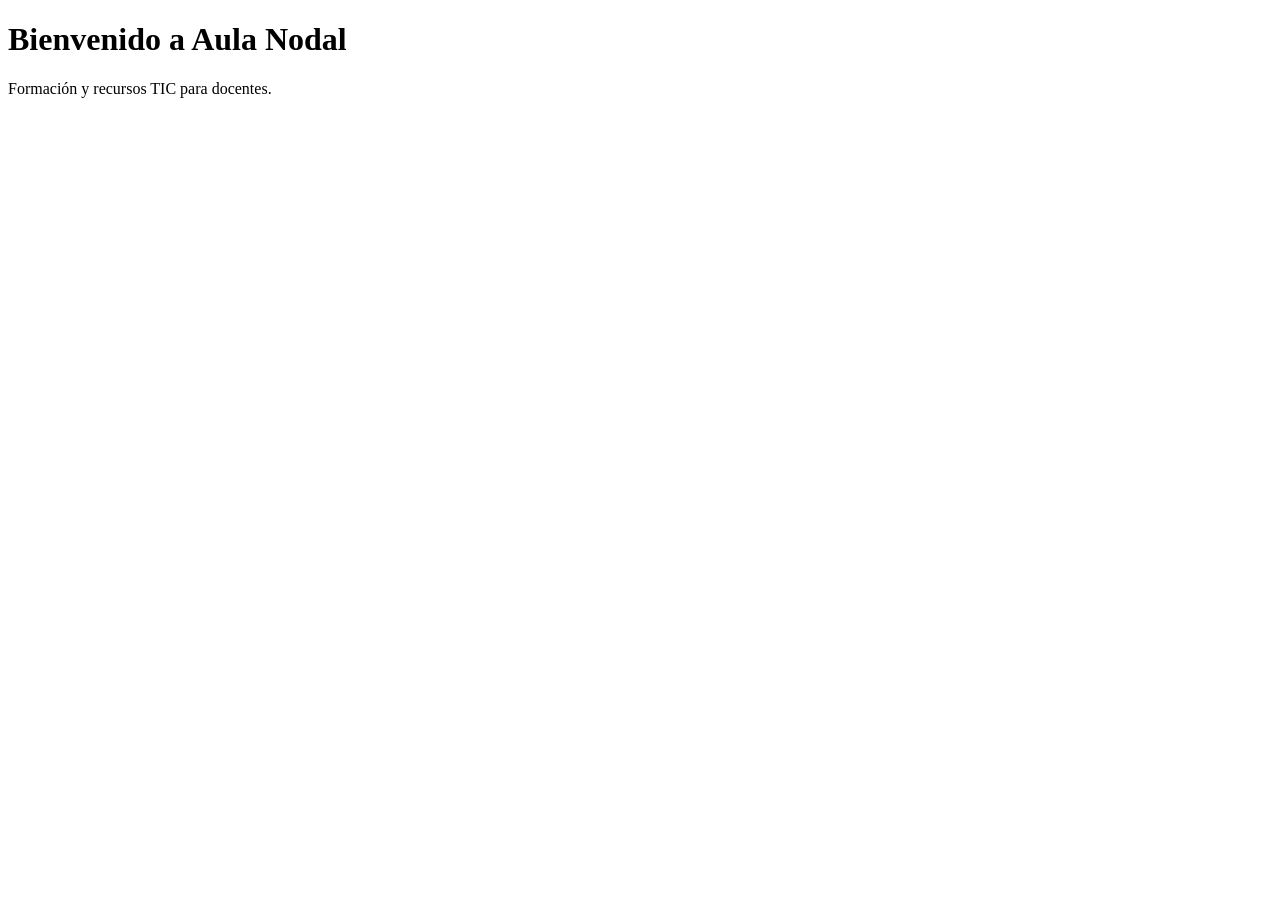
==== index.html @ 5ed29a5f "Add initial HTML structure for Aula Nodal" ====
<!DOCTYPE html>
<html lang="es">
<head>
    <meta charset="UTF-8">
    <meta name="viewport" content="width=device-width, initial-scale=1.0">
    <title>Aula Nodal</title>
</head>
<body>
    <h1>Bienvenido a Aula Nodal</h1>
    <p>Formación y recursos TIC para docentes.</p>
</body>
</html>
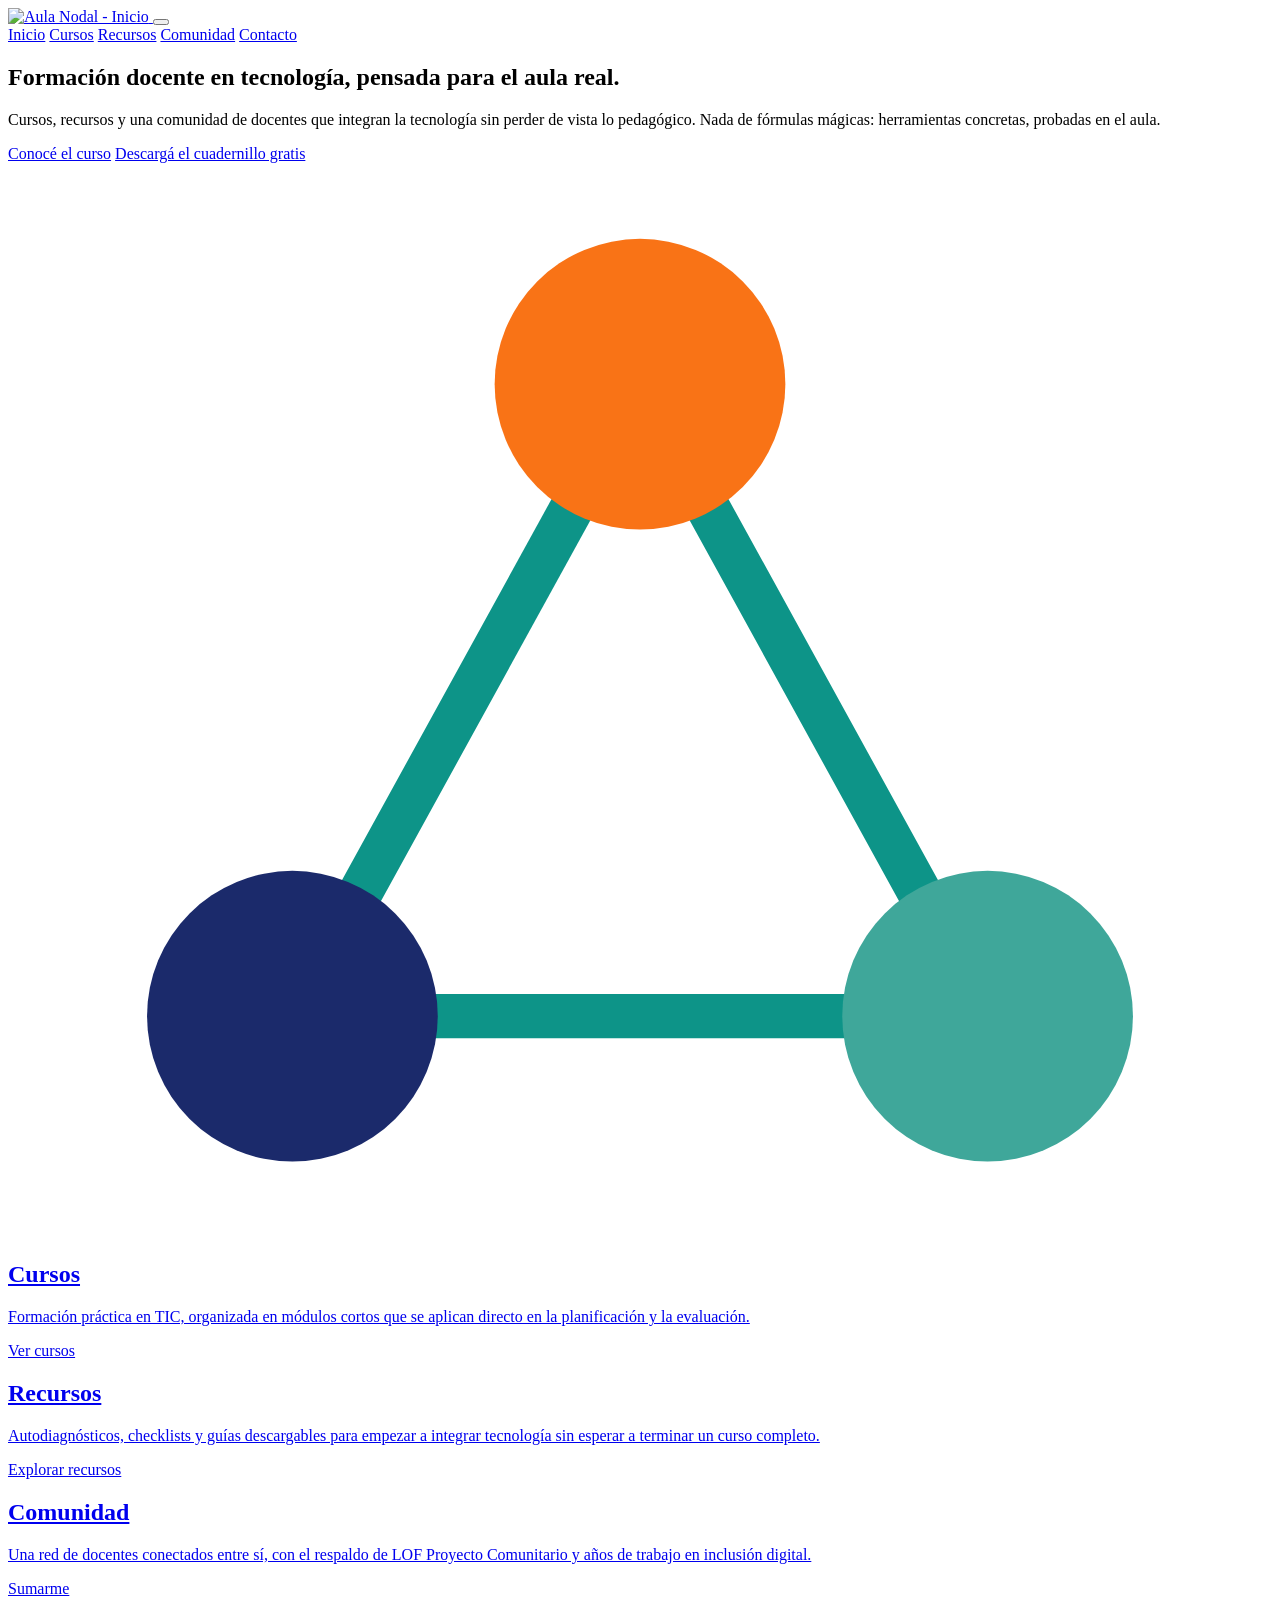
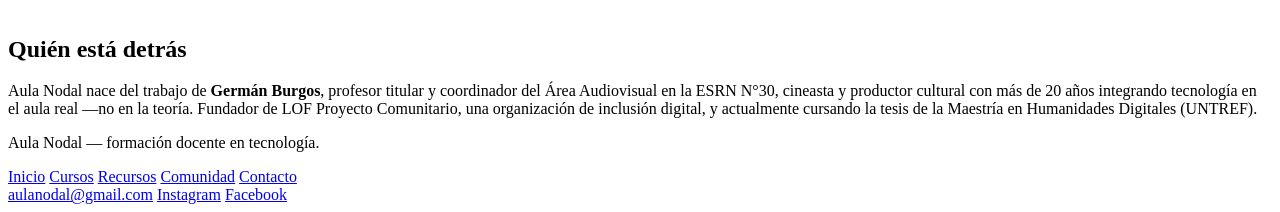
==== commit 6318a214: "Revamp index.html with new layout and content Updated the index.html file to enhance the structure a" ====
--- a/index.html
+++ b/index.html
@@ -1,12 +1,118 @@
 <!DOCTYPE html>
 <html lang="es">
 <head>
-    <meta charset="UTF-8">
-    <meta name="viewport" content="width=device-width, initial-scale=1.0">
-    <title>Aula Nodal</title>
+<meta charset="UTF-8">
+<meta name="viewport" content="width=device-width, initial-scale=1.0">
+<title>Aula Nodal — Formación docente en tecnología</title>
+<meta name="description" content="Cursos, recursos y una comunidad de docentes que integran la tecnología sin perder de vista lo pedagógico.">
+<link rel="icon" href="assets/img/favicon.png">
+<link rel="preconnect" href="https://fonts.googleapis.com">
+<link rel="preconnect" href="https://fonts.gstatic.com" crossorigin>
+<link href="https://fonts.googleapis.com/css2?family=Poppins:wght@600;700&family=Work+Sans:wght@400;500&display=swap" rel="stylesheet">
+<link rel="stylesheet" href="assets/css/style.css">
 </head>
 <body>
-    <h1>Bienvenido a Aula Nodal</h1>
-    <p>Formación y recursos TIC para docentes.</p>
+
+<header class="site-header">
+  <div class="wrap header-inner">
+    <a href="/" class="brand">
+      <img src="assets/img/logo-aulanodal.png" alt="Aula Nodal - Inicio" class="brand-mark">
+    </a>
+    <button class="nav-toggle" aria-expanded="false" aria-controls="primary-nav" aria-label="Abrir menú">
+      <span></span><span></span><span></span>
+    </button>
+    <nav id="primary-nav" class="primary-nav">
+      <a href="/">Inicio</a>
+      <a href="/cursos/">Cursos</a>
+      <a href="/recursos/">Recursos</a>
+      <a href="/comunidad/">Comunidad</a>
+      <a href="/contacto/">Contacto</a>
+    </nav>
+  </div>
+</header>
+
+<main>
+
+  <section class="hero">
+    <div class="wrap hero-inner">
+      <div class="hero-text">
+        <h1>Formación docente en tecnología, pensada para el aula real.</h1>
+        <p class="hero-sub">Cursos, recursos y una comunidad de docentes que integran la tecnología sin perder de vista lo pedagógico. Nada de fórmulas mágicas: herramientas concretas, probadas en el aula.</p>
+        <div class="hero-ctas">
+          <a href="/cursos/" class="btn btn-primary">Conocé el curso</a>
+          <a href="/recursos/" class="btn btn-ghost">Descargá el cuadernillo gratis</a>
+        </div>
+      </div>
+      <div class="hero-graphic" aria-hidden="true">
+        <svg viewBox="0 0 400 340" xmlns="http://www.w3.org/2000/svg">
+          <line x1="200" y1="70" x2="90" y2="270" stroke="#0D9488" stroke-width="14" stroke-linecap="round"/>
+          <line x1="200" y1="70" x2="310" y2="270" stroke="#0D9488" stroke-width="14" stroke-linecap="round"/>
+          <line x1="90" y1="270" x2="310" y2="270" stroke="#0D9488" stroke-width="14" stroke-linecap="round"/>
+          <circle cx="200" cy="70" r="46" fill="#F97316"/>
+          <circle cx="90" cy="270" r="46" fill="#1B2A6B"/>
+          <circle cx="310" cy="270" r="46" fill="#3FA79A"/>
+        </svg>
+      </div>
+    </div>
+  </section>
+
+  <section class="pillars">
+    <div class="wrap pillars-grid">
+
+      <a href="/cursos/" class="pillar pillar-orange">
+        <span class="pillar-node"></span>
+        <h2>Cursos</h2>
+        <p>Formación práctica en TIC, organizada en módulos cortos que se aplican directo en la planificación y la evaluación.</p>
+        <span class="pillar-link">Ver cursos</span>
+      </a>
+
+      <a href="/recursos/" class="pillar pillar-teal">
+        <span class="pillar-node"></span>
+        <h2>Recursos</h2>
+        <p>Autodiagnósticos, checklists y guías descargables para empezar a integrar tecnología sin esperar a terminar un curso completo.</p>
+        <span class="pillar-link">Explorar recursos</span>
+      </a>
+
+      <a href="/comunidad/" class="pillar pillar-navy">
+        <span class="pillar-node"></span>
+        <h2>Comunidad</h2>
+        <p>Una red de docentes conectados entre sí, con el respaldo de LOF Proyecto Comunitario y años de trabajo en inclusión digital.</p>
+        <span class="pillar-link">Sumarme</span>
+      </a>
+
+    </div>
+  </section>
+
+  <section class="about">
+    <div class="wrap about-inner">
+      <img src="assets/img/german-burgos.jpg" alt="" class="about-photo">
+      <div class="about-text">
+        <h2>Quién está detrás</h2>
+        <p>Aula Nodal nace del trabajo de <strong>Germán Burgos</strong>, profesor titular y coordinador del Área Audiovisual en la ESRN N°30, cineasta y productor cultural con más de 20 años integrando tecnología en el aula real —no en la teoría. Fundador de LOF Proyecto Comunitario, una organización de inclusión digital, y actualmente cursando la tesis de la Maestría en Humanidades Digitales (UNTREF).</p>
+      </div>
+    </div>
+  </section>
+
+</main>
+
+<footer class="site-footer">
+  <div class="wrap footer-inner">
+    <p>Aula Nodal — formación docente en tecnología.</p>
+    <nav class="footer-nav">
+      <a href="/">Inicio</a>
+      <a href="/cursos/">Cursos</a>
+      <a href="/recursos/">Recursos</a>
+      <a href="/comunidad/">Comunidad</a>
+      <a href="/contacto/">Contacto</a>
+    </nav>
+    <div class="footer-meta">
+      <a href="mailto:aulanodal@gmail.com">aulanodal@gmail.com</a>
+      <a href="https://instagram.com/aulanodal" target="_blank" rel="noopener">Instagram</a>
+      <a href="https://facebook.com/aulanodal" target="_blank" rel="noopener">Facebook</a>
+    </div>
+  </div>
+</footer>
+
+<script src="assets/js/main.js"></script>
 </body>
 </html>
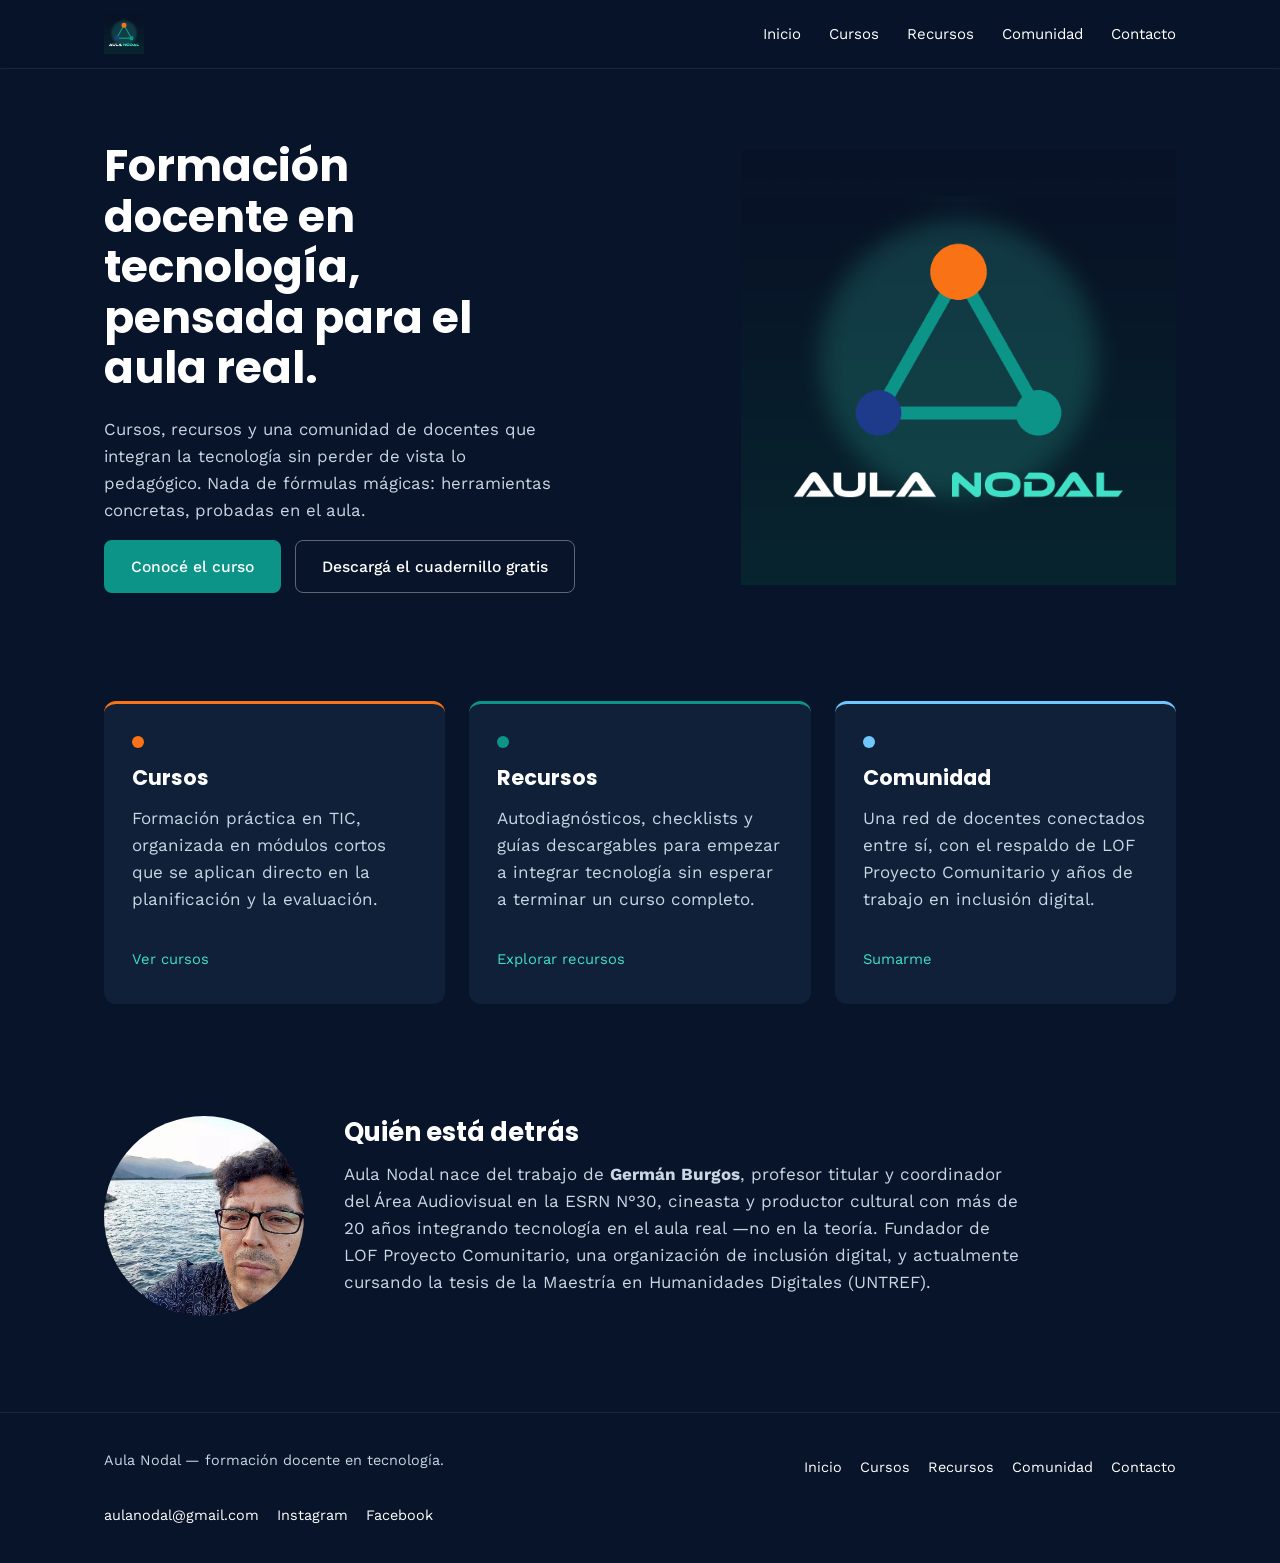
==== commit 05ba6a33: "Update asset paths to include leading slashes" ====
--- a/index.html
+++ b/index.html
@@ -5,18 +5,18 @@
 <meta name="viewport" content="width=device-width, initial-scale=1.0">
 <title>Aula Nodal — Formación docente en tecnología</title>
 <meta name="description" content="Cursos, recursos y una comunidad de docentes que integran la tecnología sin perder de vista lo pedagógico.">
-<link rel="icon" href="assets/img/favicon.png">
+<link rel="icon" href="/assets/img/favicon.png">
 <link rel="preconnect" href="https://fonts.googleapis.com">
 <link rel="preconnect" href="https://fonts.gstatic.com" crossorigin>
 <link href="https://fonts.googleapis.com/css2?family=Poppins:wght@600;700&family=Work+Sans:wght@400;500&display=swap" rel="stylesheet">
-<link rel="stylesheet" href="assets/css/style.css">
+<link rel="stylesheet" href="/assets/css/style.css">
 </head>
 <body>
 
 <header class="site-header">
   <div class="wrap header-inner">
     <a href="/" class="brand">
-      <img src="assets/img/logo-aulanodal.png" alt="Aula Nodal - Inicio" class="brand-mark">
+      <img src="/assets/img/logo-aulanodal.png" alt="Aula Nodal - Inicio" class="brand-mark">
     </a>
     <button class="nav-toggle" aria-expanded="false" aria-controls="primary-nav" aria-label="Abrir menú">
       <span></span><span></span><span></span>
@@ -44,14 +44,7 @@
         </div>
       </div>
       <div class="hero-graphic" aria-hidden="true">
-        <svg viewBox="0 0 400 340" xmlns="http://www.w3.org/2000/svg">
-          <line x1="200" y1="70" x2="90" y2="270" stroke="#0D9488" stroke-width="14" stroke-linecap="round"/>
-          <line x1="200" y1="70" x2="310" y2="270" stroke="#0D9488" stroke-width="14" stroke-linecap="round"/>
-          <line x1="90" y1="270" x2="310" y2="270" stroke="#0D9488" stroke-width="14" stroke-linecap="round"/>
-          <circle cx="200" cy="70" r="46" fill="#F97316"/>
-          <circle cx="90" cy="270" r="46" fill="#1B2A6B"/>
-          <circle cx="310" cy="270" r="46" fill="#3FA79A"/>
-        </svg>
+        <img src="/assets/img/logo-aulanodal.png" alt="">
       </div>
     </div>
   </section>
@@ -85,7 +78,7 @@
 
   <section class="about">
     <div class="wrap about-inner">
-      <img src="assets/img/german-burgos.jpg" alt="" class="about-photo">
+      <img src="/assets/img/german-burgos.jpg" alt="" class="about-photo">
       <div class="about-text">
         <h2>Quién está detrás</h2>
         <p>Aula Nodal nace del trabajo de <strong>Germán Burgos</strong>, profesor titular y coordinador del Área Audiovisual en la ESRN N°30, cineasta y productor cultural con más de 20 años integrando tecnología en el aula real —no en la teoría. Fundador de LOF Proyecto Comunitario, una organización de inclusión digital, y actualmente cursando la tesis de la Maestría en Humanidades Digitales (UNTREF).</p>
@@ -113,6 +106,6 @@
   </div>
 </footer>
 
-<script src="assets/js/main.js"></script>
+<script src="/assets/js/main.js"></script>
 </body>
 </html>
--- a/assets/css/style.css
+++ b/assets/css/style.css
@@ -0,0 +1,232 @@
+/* ---------- Tokens ---------- */
+:root {
+  --navy: #081429;
+  --navy-light: #0F2038;
+  --teal: #0D9488;
+  --mint: #3FE0C5;
+  --cyan: #6EC8FF;
+  --orange: #F97316;
+  --white: #FFFFFF;
+  --ink-soft: #C9D6E3;
+  --max-width: 1120px;
+}
+
+/* ---------- Reset & base ---------- */
+* { box-sizing: border-box; }
+html { scroll-behavior: smooth; }
+body {
+  margin: 0;
+  background: var(--navy);
+  color: var(--white);
+  font-family: 'Work Sans', system-ui, sans-serif;
+  font-size: 17px;
+  line-height: 1.6;
+}
+h1, h2 {
+  font-family: 'Poppins', sans-serif;
+  font-weight: 700;
+  line-height: 1.15;
+  margin: 0 0 0.5em;
+}
+p { margin: 0 0 1em; color: var(--ink-soft); }
+a { color: inherit; text-decoration: none; }
+img { max-width: 100%; display: block; }
+
+.wrap {
+  max-width: var(--max-width);
+  margin: 0 auto;
+  padding: 0 24px;
+}
+
+/* ---------- Header ---------- */
+.site-header {
+  position: sticky;
+  top: 0;
+  background: rgba(8, 20, 41, 0.92);
+  backdrop-filter: blur(6px);
+  border-bottom: 1px solid rgba(255,255,255,0.08);
+  z-index: 10;
+}
+.header-inner {
+  display: flex;
+  align-items: center;
+  justify-content: space-between;
+  padding-top: 14px;
+  padding-bottom: 14px;
+}
+.brand-mark { height: 40px; width: auto; }
+
+.primary-nav {
+  display: flex;
+  gap: 28px;
+  font-size: 15px;
+}
+.primary-nav a:hover { color: var(--mint); }
+
+.nav-toggle {
+  display: none;
+  flex-direction: column;
+  gap: 5px;
+  background: none;
+  border: none;
+  cursor: pointer;
+  padding: 6px;
+}
+.nav-toggle span {
+  width: 22px;
+  height: 2px;
+  background: var(--white);
+  display: block;
+}
+
+/* ---------- Hero ---------- */
+.hero { padding: 72px 0 88px; }
+.hero-inner {
+  display: grid;
+  grid-template-columns: 1.15fr 0.85fr;
+  gap: 48px;
+  align-items: center;
+}
+.hero h1 {
+  font-size: clamp(2rem, 4vw, 2.75rem);
+  max-width: 14ch;
+}
+.hero-sub {
+  max-width: 46ch;
+  font-size: 1.05rem;
+}
+.hero-ctas {
+  display: flex;
+  flex-wrap: wrap;
+  gap: 14px;
+  margin-top: 8px;
+}
+.hero-graphic svg { width: 100%; height: auto; }
+
+.btn {
+  display: inline-block;
+  padding: 13px 26px;
+  border-radius: 8px;
+  font-weight: 500;
+  font-size: 0.98rem;
+  border: 1px solid transparent;
+}
+.btn-primary {
+  background: var(--teal);
+  color: var(--white);
+}
+.btn-primary:hover { background: #0B7A70; }
+.btn-ghost {
+  border-color: rgba(255,255,255,0.35);
+  color: var(--white);
+}
+.btn-ghost:hover { border-color: var(--mint); color: var(--mint); }
+
+/* ---------- Pillars ---------- */
+.pillars { padding: 20px 0 88px; }
+.pillars-grid {
+  display: grid;
+  grid-template-columns: repeat(3, 1fr);
+  gap: 24px;
+}
+.pillar {
+  background: var(--navy-light);
+  border-radius: 12px;
+  padding: 32px 28px;
+  display: flex;
+  flex-direction: column;
+  gap: 4px;
+  border-top: 3px solid transparent;
+}
+.pillar-orange { border-top-color: var(--orange); }
+.pillar-teal { border-top-color: var(--teal); }
+.pillar-navy { border-top-color: var(--cyan); }
+
+.pillar-node {
+  width: 12px;
+  height: 12px;
+  border-radius: 50%;
+  margin-bottom: 14px;
+}
+.pillar-orange .pillar-node { background: var(--orange); }
+.pillar-teal .pillar-node { background: var(--teal); }
+.pillar-navy .pillar-node { background: var(--cyan); }
+
+.pillar h2 { font-size: 1.3rem; }
+.pillar-link {
+  margin-top: auto;
+  padding-top: 14px;
+  font-size: 0.92rem;
+  color: var(--mint);
+}
+.pillar:hover .pillar-link { text-decoration: underline; }
+
+/* ---------- About ---------- */
+.about { padding: 24px 0 96px; }
+.about-inner {
+  display: grid;
+  grid-template-columns: 200px 1fr;
+  gap: 40px;
+  align-items: center;
+}
+.about-photo {
+  width: 200px;
+  height: 200px;
+  border-radius: 50%;
+  object-fit: cover;
+  background: var(--navy-light);
+}
+.about-text p { max-width: 62ch; }
+
+/* ---------- Footer ---------- */
+.site-footer {
+  border-top: 1px solid rgba(255,255,255,0.08);
+  padding: 36px 0;
+}
+.footer-inner {
+  display: flex;
+  flex-wrap: wrap;
+  gap: 18px 32px;
+  align-items: center;
+  justify-content: space-between;
+  font-size: 0.9rem;
+}
+.footer-nav, .footer-meta {
+  display: flex;
+  flex-wrap: wrap;
+  gap: 18px;
+}
+.footer-nav a:hover, .footer-meta a:hover { color: var(--mint); }
+
+/* ---------- Responsive ---------- */
+@media (max-width: 860px) {
+  .hero-inner { grid-template-columns: 1fr; }
+  .hero-graphic { max-width: 260px; margin: 0 auto; }
+  .pillars-grid { grid-template-columns: 1fr; }
+  .about-inner { grid-template-columns: 1fr; text-align: center; }
+  .about-photo { margin: 0 auto; }
+}
+@media (max-width: 640px) {
+  .primary-nav {
+    position: absolute;
+    top: 100%;
+    left: 0;
+    right: 0;
+    background: var(--navy);
+    flex-direction: column;
+    padding: 16px 24px 24px;
+    display: none;
+    border-bottom: 1px solid rgba(255,255,255,0.08);
+  }
+  .primary-nav.open { display: flex; }
+  .nav-toggle { display: flex; }
+}
+
+/* ---------- Accessibility ---------- */
+:focus-visible {
+  outline: 2px solid var(--mint);
+  outline-offset: 2px;
+}
+@media (prefers-reduced-motion: reduce) {
+  html { scroll-behavior: auto; }
+}
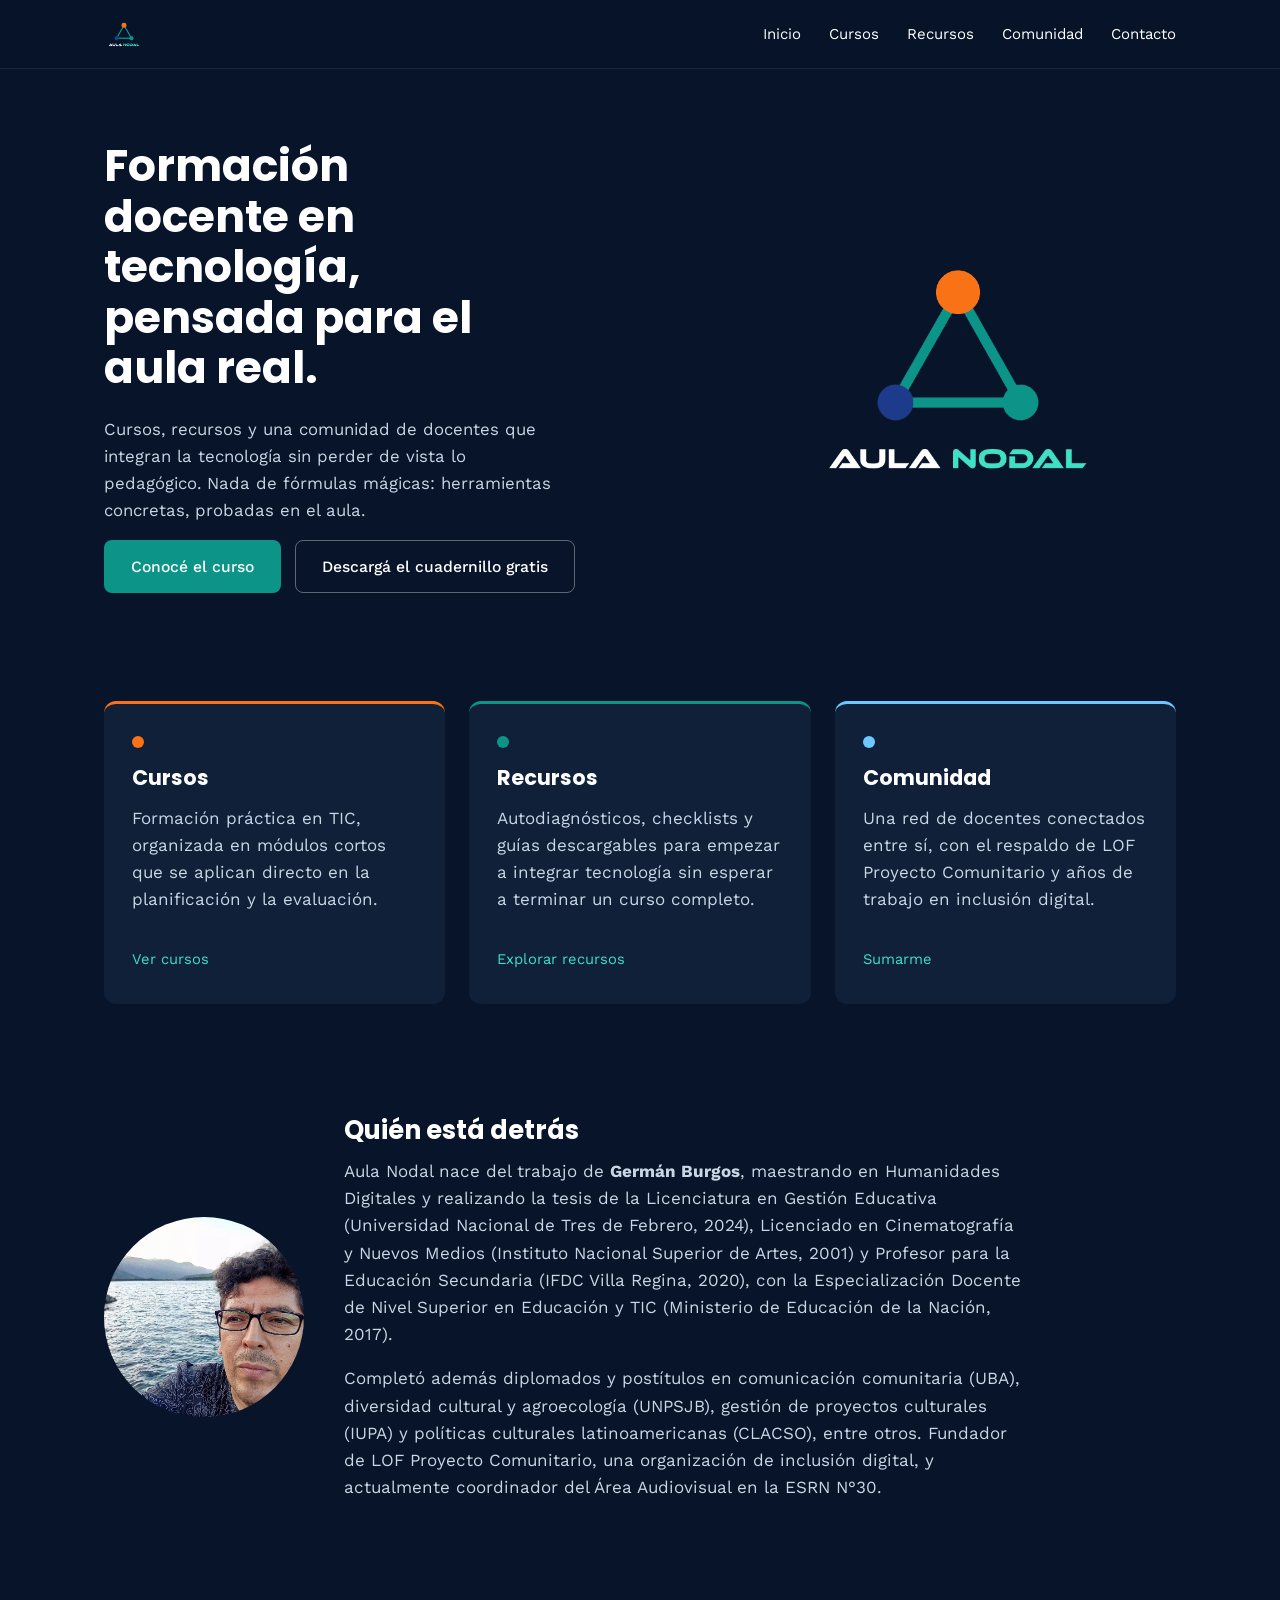
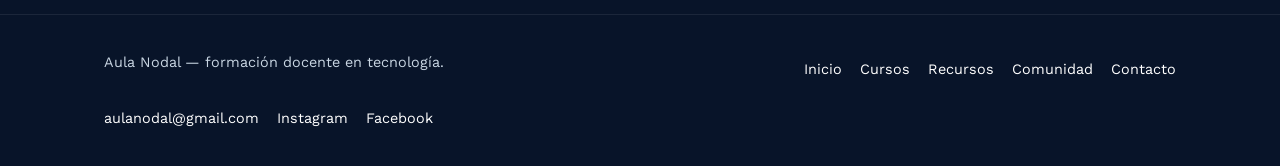
==== commit ce0a2c8a: "Revise Germán Burgos biography in index.html Updated the biography of Germán Burgos with new educati" ====
--- a/index.html
+++ b/index.html
@@ -81,7 +81,8 @@
       <img src="/assets/img/german-burgos.jpg" alt="" class="about-photo">
       <div class="about-text">
         <h2>Quién está detrás</h2>
-        <p>Aula Nodal nace del trabajo de <strong>Germán Burgos</strong>, profesor titular y coordinador del Área Audiovisual en la ESRN N°30, cineasta y productor cultural con más de 20 años integrando tecnología en el aula real —no en la teoría. Fundador de LOF Proyecto Comunitario, una organización de inclusión digital, y actualmente cursando la tesis de la Maestría en Humanidades Digitales (UNTREF).</p>
+        <p>Aula Nodal nace del trabajo de <strong>Germán Burgos</strong>, maestrando en Humanidades Digitales y realizando la tesis de la Licenciatura en Gestión Educativa (Universidad Nacional de Tres de Febrero, 2024), Licenciado en Cinematografía y Nuevos Medios (Instituto Nacional Superior de Artes, 2001) y Profesor para la Educación Secundaria (IFDC Villa Regina, 2020), con la Especialización Docente de Nivel Superior en Educación y TIC (Ministerio de Educación de la Nación, 2017).</p>
+        <p>Completó además diplomados y postítulos en comunicación comunitaria (UBA), diversidad cultural y agroecología (UNPSJB), gestión de proyectos culturales (IUPA) y políticas culturales latinoamericanas (CLACSO), entre otros. Fundador de LOF Proyecto Comunitario, una organización de inclusión digital, y actualmente coordinador del Área Audiovisual en la ESRN N°30.</p>
       </div>
     </div>
   </section>
--- a/assets/css/style.css
+++ b/assets/css/style.css
@@ -101,7 +101,7 @@
   gap: 14px;
   margin-top: 8px;
 }
-.hero-graphic svg { width: 100%; height: auto; }
+.hero-graphic img { width: 100%; max-width: 340px; height: auto; margin: 0 auto; }
 
 .btn {
   display: inline-block;
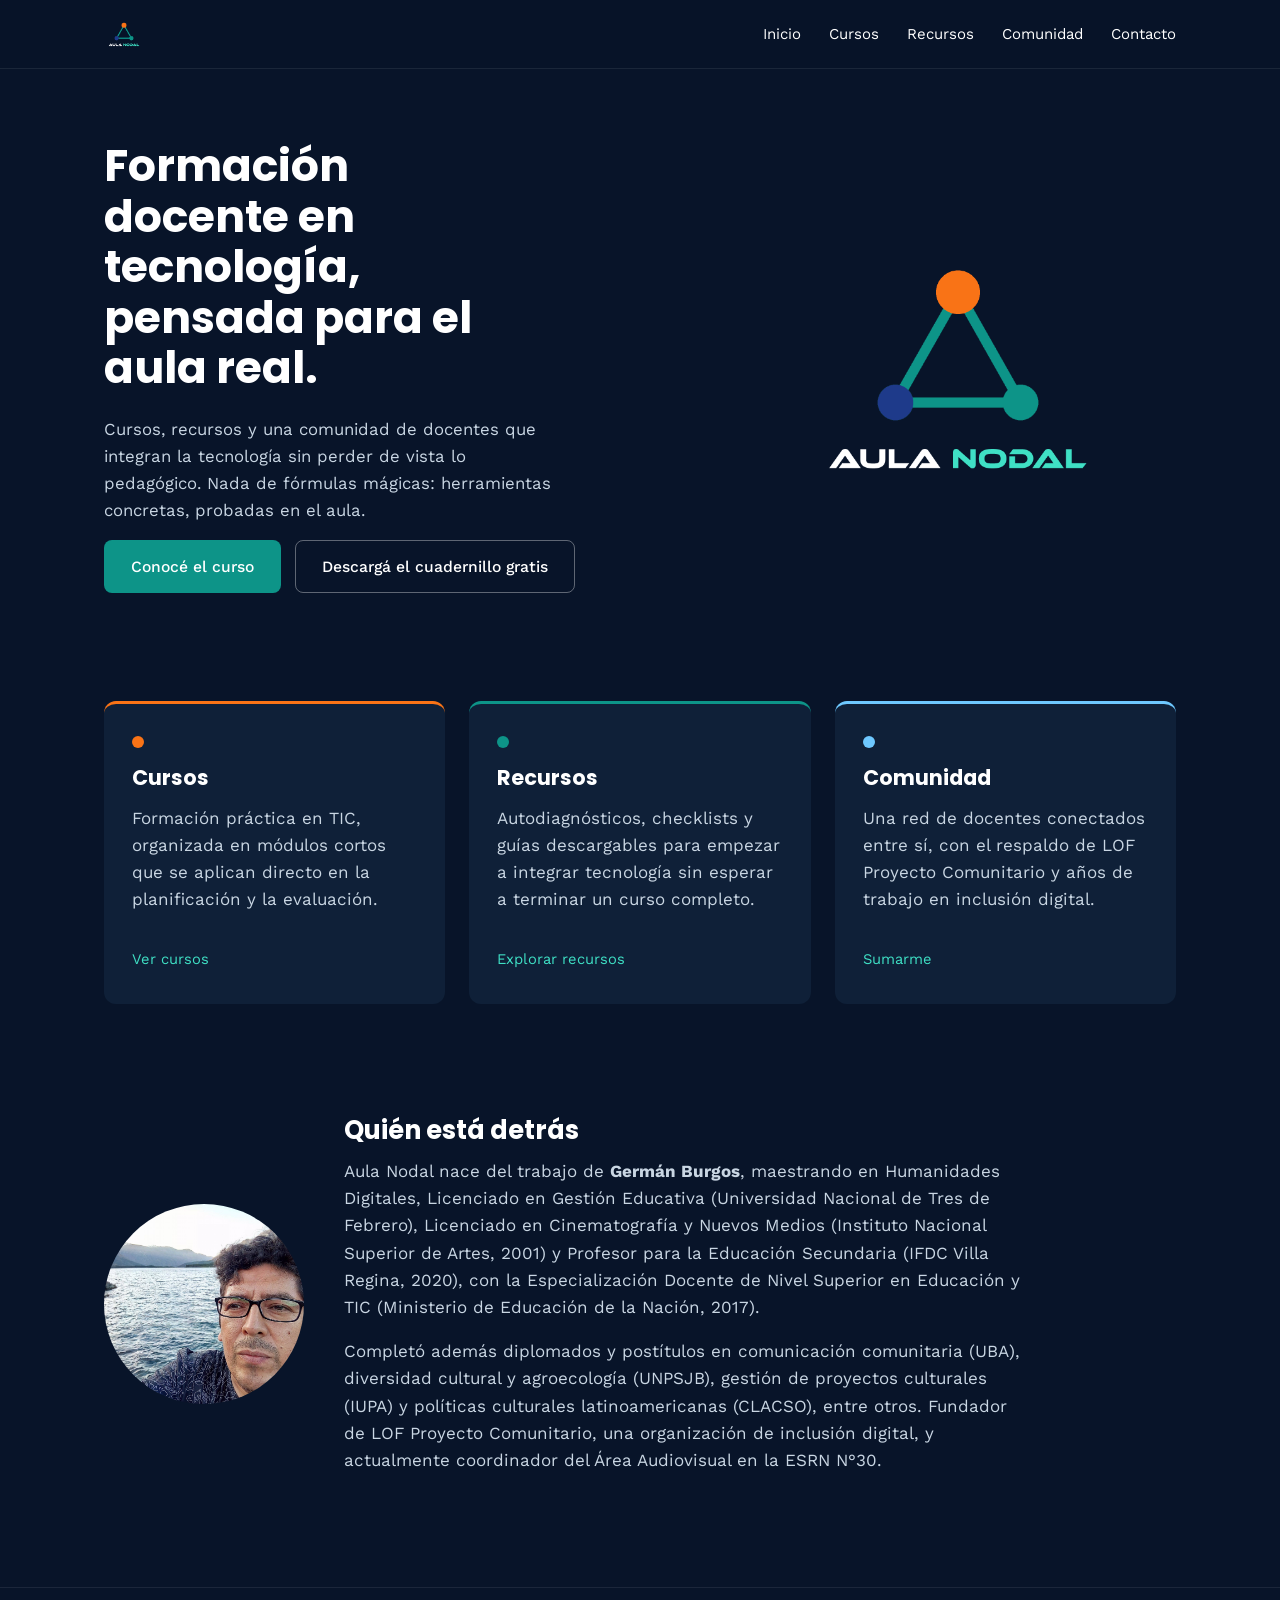
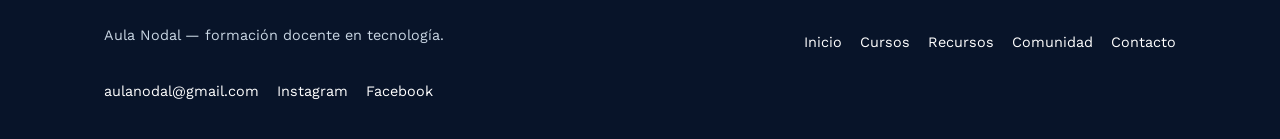
==== commit 03998f5a: "Update about section for clarity and conciseness Removed redundant information about the degree in E" ====
--- a/index.html
+++ b/index.html
@@ -81,7 +81,7 @@
       <img src="/assets/img/german-burgos.jpg" alt="" class="about-photo">
       <div class="about-text">
         <h2>Quién está detrás</h2>
-        <p>Aula Nodal nace del trabajo de <strong>Germán Burgos</strong>, maestrando en Humanidades Digitales y realizando la tesis de la Licenciatura en Gestión Educativa (Universidad Nacional de Tres de Febrero, 2024), Licenciado en Cinematografía y Nuevos Medios (Instituto Nacional Superior de Artes, 2001) y Profesor para la Educación Secundaria (IFDC Villa Regina, 2020), con la Especialización Docente de Nivel Superior en Educación y TIC (Ministerio de Educación de la Nación, 2017).</p>
+        <p>Aula Nodal nace del trabajo de <strong>Germán Burgos</strong>, maestrando en Humanidades Digitales, Licenciado en Gestión Educativa (Universidad Nacional de Tres de Febrero), Licenciado en Cinematografía y Nuevos Medios (Instituto Nacional Superior de Artes, 2001) y Profesor para la Educación Secundaria (IFDC Villa Regina, 2020), con la Especialización Docente de Nivel Superior en Educación y TIC (Ministerio de Educación de la Nación, 2017).</p>
         <p>Completó además diplomados y postítulos en comunicación comunitaria (UBA), diversidad cultural y agroecología (UNPSJB), gestión de proyectos culturales (IUPA) y políticas culturales latinoamericanas (CLACSO), entre otros. Fundador de LOF Proyecto Comunitario, una organización de inclusión digital, y actualmente coordinador del Área Audiovisual en la ESRN N°30.</p>
       </div>
     </div>
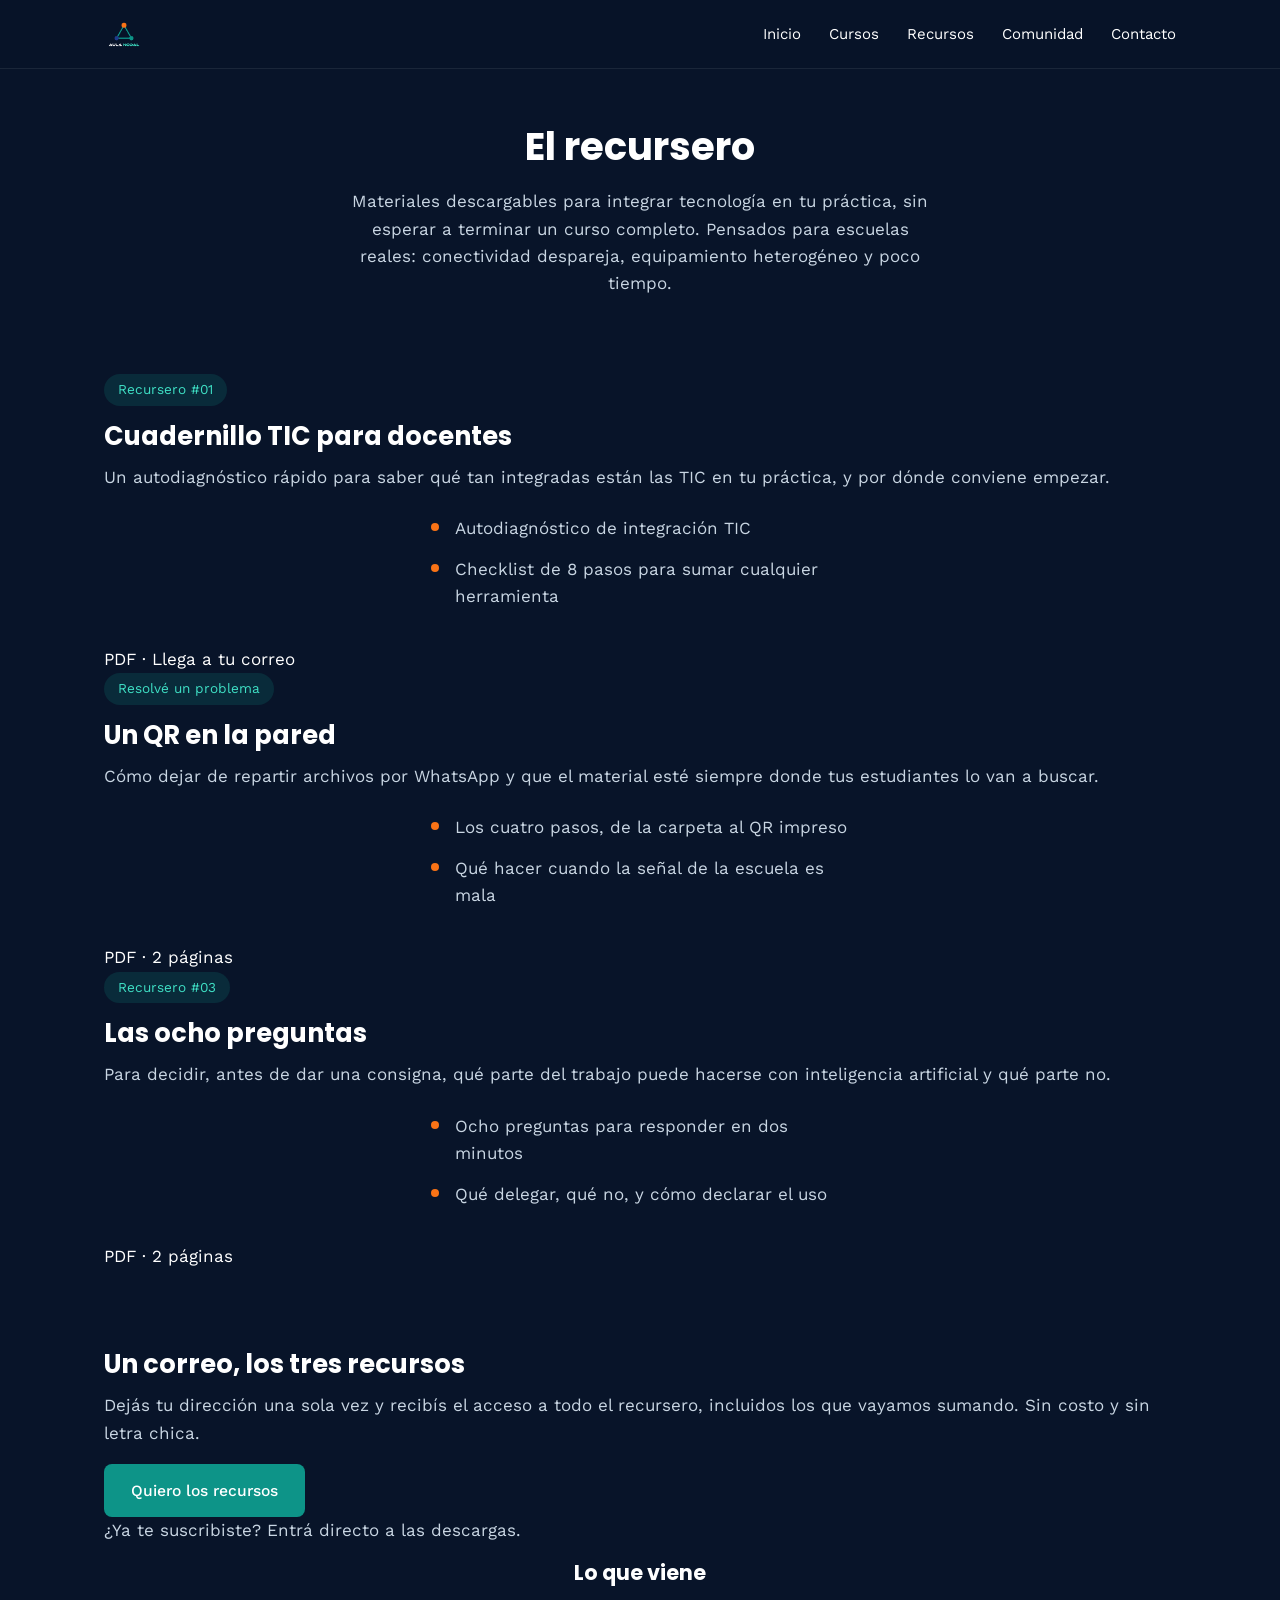
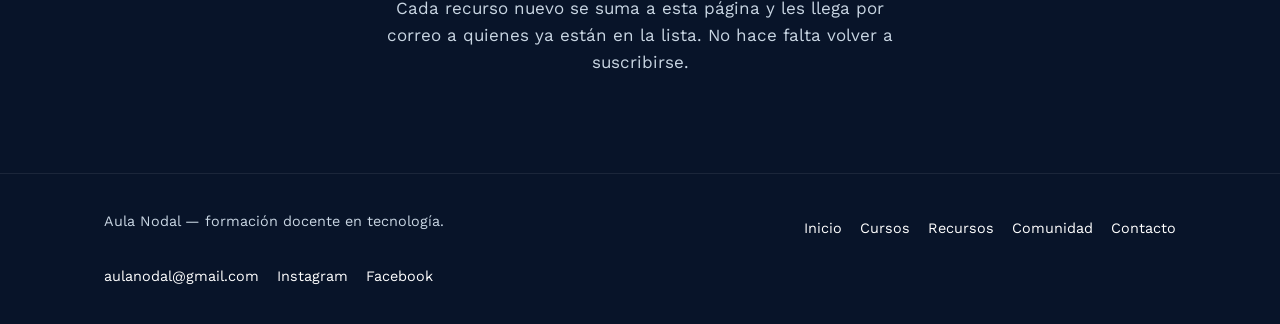
==== commit b282fa9f: "Add files via upload" ====
--- a/index.html
+++ b/index.html
@@ -1,17 +1,29 @@
 <!DOCTYPE html>
 <html lang="es">
 <head>
+<!-- Google Tag Manager -->
+<script>(function(w,d,s,l,i){w[l]=w[l]||[];w[l].push({'gtm.start':
+new Date().getTime(),event:'gtm.js'});var f=d.getElementsByTagName(s)[0],
+j=d.createElement(s),dl=l!='dataLayer'?'&l='+l:'';j.async=true;j.src=
+'https://www.googletagmanager.com/gtm.js?id='+i+dl;f.parentNode.insertBefore(j,f);
+})(window,document,'script','dataLayer','GTM-NT9JLRTF');</script>
+<!-- End Google Tag Manager -->
 <meta charset="UTF-8">
 <meta name="viewport" content="width=device-width, initial-scale=1.0">
-<title>Aula Nodal — Formación docente en tecnología</title>
-<meta name="description" content="Cursos, recursos y una comunidad de docentes que integran la tecnología sin perder de vista lo pedagógico.">
+<title>Recursos gratuitos — Aula Nodal</title>
+<meta name="description" content="Autodiagnósticos, checklists y guías descargables para integrar tecnología en el aula. Pensados para escuelas reales: conectividad despareja y tiempo escaso.">
 <link rel="icon" href="/assets/img/favicon.png">
 <link rel="preconnect" href="https://fonts.googleapis.com">
 <link rel="preconnect" href="https://fonts.gstatic.com" crossorigin>
 <link href="https://fonts.googleapis.com/css2?family=Poppins:wght@600;700&family=Work+Sans:wght@400;500&display=swap" rel="stylesheet">
 <link rel="stylesheet" href="/assets/css/style.css">
+<link rel="stylesheet" href="/assets/css/recursos.css">
 </head>
 <body>
+<!-- Google Tag Manager (noscript) -->
+<noscript><iframe src="https://www.googletagmanager.com/ns.html?id=GTM-NT9JLRTF"
+height="0" width="0" style="display:none;visibility:hidden"></iframe></noscript>
+<!-- End Google Tag Manager (noscript) -->
 
 <header class="site-header">
   <div class="wrap header-inner">
@@ -33,57 +45,70 @@
 
 <main>
 
-  <section class="hero">
-    <div class="wrap hero-inner">
-      <div class="hero-text">
-        <h1>Formación docente en tecnología, pensada para el aula real.</h1>
-        <p class="hero-sub">Cursos, recursos y una comunidad de docentes que integran la tecnología sin perder de vista lo pedagógico. Nada de fórmulas mágicas: herramientas concretas, probadas en el aula.</p>
-        <div class="hero-ctas">
-          <a href="/cursos/" class="btn btn-primary">Conocé el curso</a>
-          <a href="/recursos/" class="btn btn-ghost">Descargá el cuadernillo gratis</a>
-        </div>
-      </div>
-      <div class="hero-graphic" aria-hidden="true">
-        <img src="/assets/img/logo-aulanodal.png" alt="">
+  <section class="page-hero">
+    <div class="wrap page-hero-inner">
+      <h1>El recursero</h1>
+      <p>Materiales descargables para integrar tecnología en tu práctica, sin esperar a terminar un curso completo. Pensados para escuelas reales: conectividad despareja, equipamiento heterogéneo y poco tiempo.</p>
+    </div>
+  </section>
+
+  <section class="resource-section">
+    <div class="wrap">
+      <div class="resource-grid">
+
+        <article class="resource-item resource-item--orange">
+          <span class="resource-node"></span>
+          <span class="resource-tag">Recursero #01</span>
+          <h2>Cuadernillo TIC para docentes</h2>
+          <p>Un autodiagnóstico rápido para saber qué tan integradas están las TIC en tu práctica, y por dónde conviene empezar.</p>
+          <ul class="resource-features">
+            <li>Autodiagnóstico de integración TIC</li>
+            <li>Checklist de 8 pasos para sumar cualquier herramienta</li>
+          </ul>
+          <span class="resource-meta">PDF · Llega a tu correo</span>
+        </article>
+
+        <article class="resource-item resource-item--teal">
+          <span class="resource-node"></span>
+          <span class="resource-tag">Resolvé un problema</span>
+          <h2>Un QR en la pared</h2>
+          <p>Cómo dejar de repartir archivos por WhatsApp y que el material esté siempre donde tus estudiantes lo van a buscar.</p>
+          <ul class="resource-features">
+            <li>Los cuatro pasos, de la carpeta al QR impreso</li>
+            <li>Qué hacer cuando la señal de la escuela es mala</li>
+          </ul>
+          <span class="resource-meta">PDF · 2 páginas</span>
+        </article>
+
+        <article class="resource-item resource-item--cyan">
+          <span class="resource-node"></span>
+          <span class="resource-tag">Recursero #03</span>
+          <h2>Las ocho preguntas</h2>
+          <p>Para decidir, antes de dar una consigna, qué parte del trabajo puede hacerse con inteligencia artificial y qué parte no.</p>
+          <ul class="resource-features">
+            <li>Ocho preguntas para responder en dos minutos</li>
+            <li>Qué delegar, qué no, y cómo declarar el uso</li>
+          </ul>
+          <span class="resource-meta">PDF · 2 páginas</span>
+        </article>
+
       </div>
     </div>
   </section>
 
-  <section class="pillars">
-    <div class="wrap pillars-grid">
-
-      <a href="/cursos/" class="pillar pillar-orange">
-        <span class="pillar-node"></span>
-        <h2>Cursos</h2>
-        <p>Formación práctica en TIC, organizada en módulos cortos que se aplican directo en la planificación y la evaluación.</p>
-        <span class="pillar-link">Ver cursos</span>
-      </a>
-
-      <a href="/recursos/" class="pillar pillar-teal">
-        <span class="pillar-node"></span>
-        <h2>Recursos</h2>
-        <p>Autodiagnósticos, checklists y guías descargables para empezar a integrar tecnología sin esperar a terminar un curso completo.</p>
-        <span class="pillar-link">Explorar recursos</span>
-      </a>
-
-      <a href="/comunidad/" class="pillar pillar-navy">
-        <span class="pillar-node"></span>
-        <h2>Comunidad</h2>
-        <p>Una red de docentes conectados entre sí, con el respaldo de LOF Proyecto Comunitario y años de trabajo en inclusión digital.</p>
-        <span class="pillar-link">Sumarme</span>
-      </a>
-
+  <section class="resource-cta">
+    <div class="wrap resource-cta-inner">
+      <h2>Un correo, los tres recursos</h2>
+      <p>Dejás tu dirección una sola vez y recibís el acceso a todo el recursero, incluidos los que vayamos sumando. Sin costo y sin letra chica.</p>
+      <a href="https://aulanodal-tvw69t.subscribepage.io" class="btn btn-primary btn-large" target="_blank" rel="noopener">Quiero los recursos</a>
+      <p class="resource-cta-note">¿Ya te suscribiste? <a href="/recursos/descargas/">Entrá directo a las descargas</a>.</p>
     </div>
   </section>
 
-  <section class="about">
-    <div class="wrap about-inner">
-      <img src="/assets/img/german-burgos.jpg" alt="" class="about-photo">
-      <div class="about-text">
-        <h2>Quién está detrás</h2>
-        <p>Aula Nodal nace del trabajo de <strong>Germán Burgos</strong>, maestrando en Humanidades Digitales, Licenciado en Gestión Educativa (Universidad Nacional de Tres de Febrero), Licenciado en Cinematografía y Nuevos Medios (Instituto Nacional Superior de Artes, 2001) y Profesor para la Educación Secundaria (IFDC Villa Regina, 2020), con la Especialización Docente de Nivel Superior en Educación y TIC (Ministerio de Educación de la Nación, 2017).</p>
-        <p>Completó además diplomados y postítulos en comunicación comunitaria (UBA), diversidad cultural y agroecología (UNPSJB), gestión de proyectos culturales (IUPA) y políticas culturales latinoamericanas (CLACSO), entre otros. Fundador de LOF Proyecto Comunitario, una organización de inclusión digital, y actualmente coordinador del Área Audiovisual en la ESRN N°30.</p>
-      </div>
+  <section class="more-resources">
+    <div class="wrap">
+      <h2>Lo que viene</h2>
+      <p>Cada recurso nuevo se suma a esta página y les llega por correo a quienes ya están en la lista. No hace falta volver a suscribirse.</p>
     </div>
   </section>
 
--- a/assets/css/recursos.css
+++ b/assets/css/recursos.css
@@ -0,0 +1,56 @@
+/* ---------- Page hero (genérico, reutilizable en recursos/comunidad/contacto) ---------- */
+.page-hero { padding: 56px 0 20px; text-align: center; }
+.page-hero-inner { max-width: 640px; margin: 0 auto; }
+.page-hero h1 { font-size: clamp(1.9rem, 4vw, 2.4rem); }
+
+/* ---------- Resource card ---------- */
+.resource-section { padding: 40px 0 80px; }
+.resource-card {
+  max-width: 620px;
+  margin: 0 auto;
+  background: var(--navy-light);
+  border-radius: 14px;
+  padding: 40px 36px;
+  text-align: center;
+  border-top: 3px solid var(--teal);
+}
+.resource-tag {
+  display: inline-block;
+  background: rgba(13, 148, 136, 0.18);
+  color: var(--mint);
+  padding: 5px 14px;
+  border-radius: 20px;
+  font-size: 0.85rem;
+  margin-bottom: 16px;
+}
+.resource-card h2 { font-size: 1.5rem; }
+.resource-card > p { max-width: 46ch; margin: 0 auto 22px; }
+.resource-features {
+  list-style: none;
+  padding: 0;
+  margin: 0 0 28px;
+  text-align: left;
+  max-width: 38ch;
+  margin-left: auto;
+  margin-right: auto;
+}
+.resource-features li {
+  padding: 7px 0 7px 24px;
+  position: relative;
+  color: var(--ink-soft);
+}
+.resource-features li::before {
+  content: "";
+  position: absolute;
+  left: 0;
+  top: 15px;
+  width: 8px;
+  height: 8px;
+  border-radius: 50%;
+  background: var(--orange);
+}
+
+/* ---------- Próximamente ---------- */
+.more-resources { padding: 0 0 96px; text-align: center; }
+.more-resources h2 { font-size: 1.3rem; margin-bottom: 10px; }
+.more-resources p { max-width: 48ch; margin: 0 auto; }
